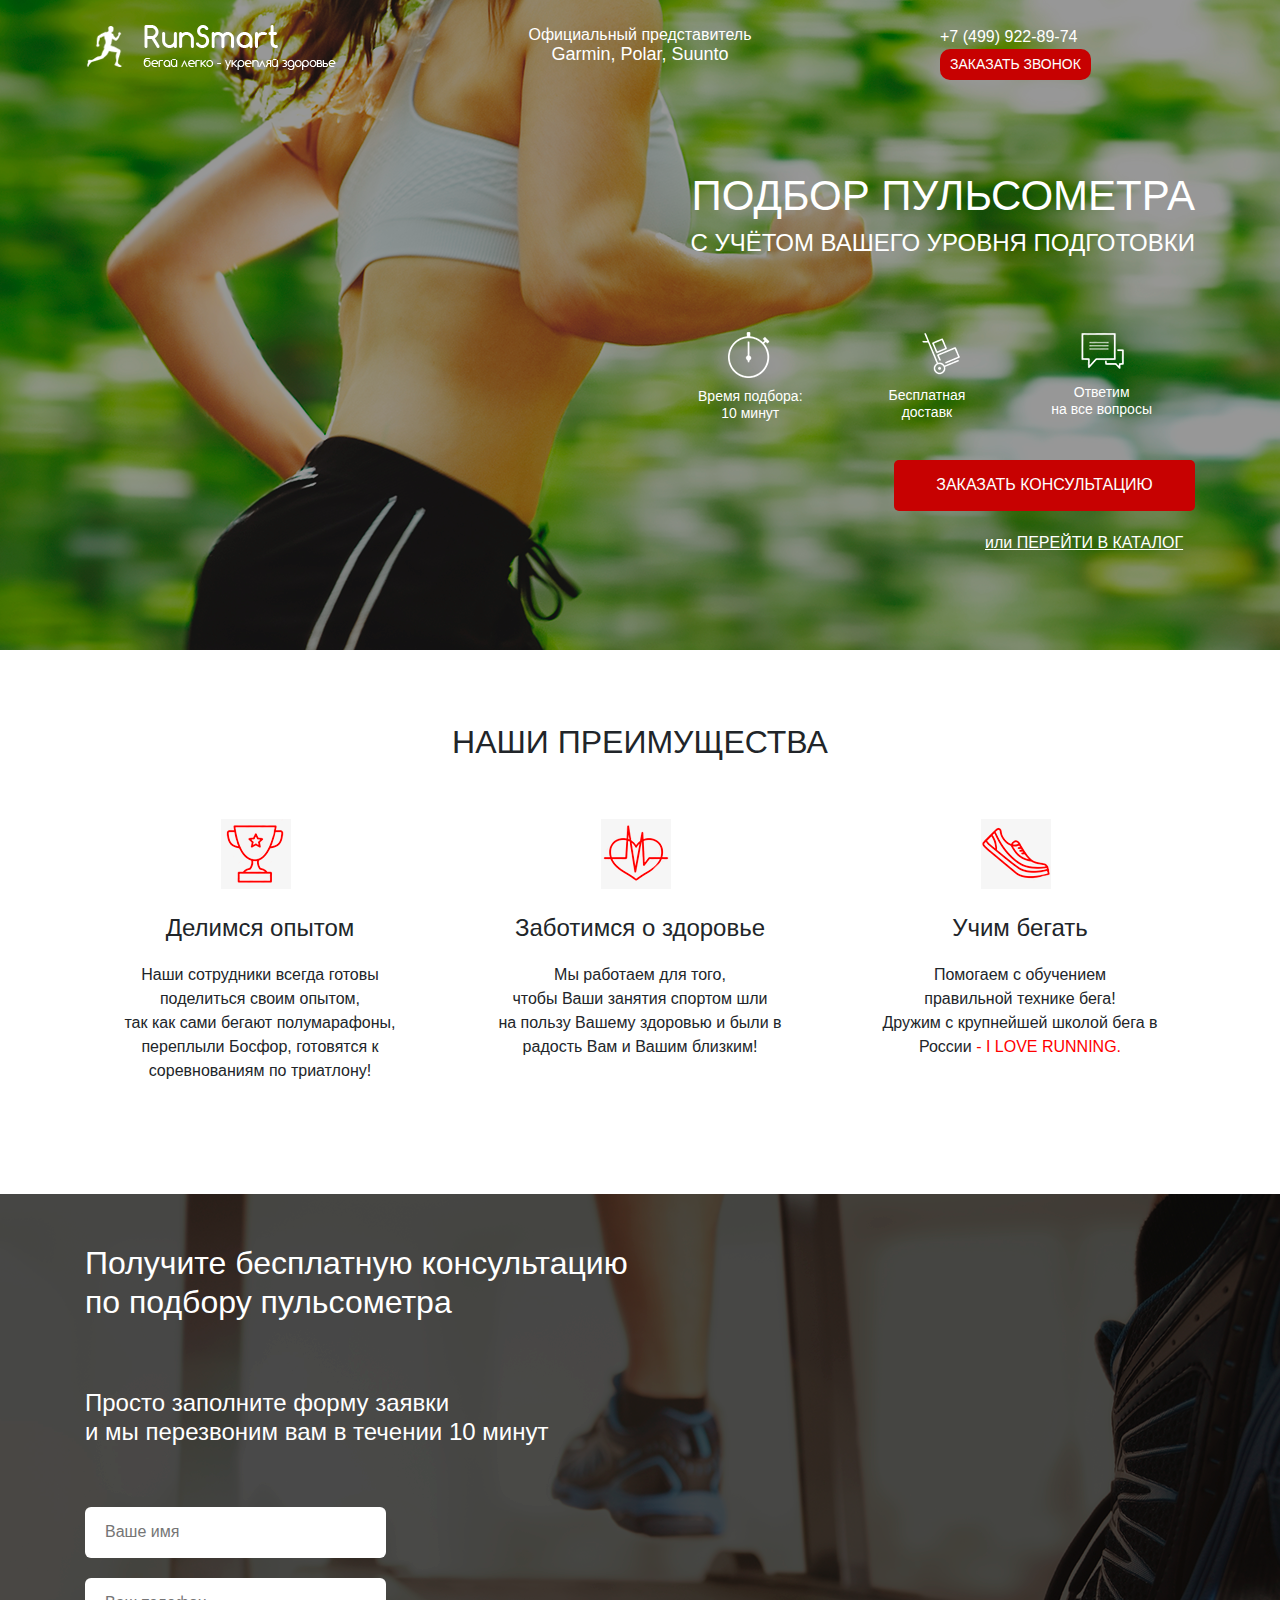
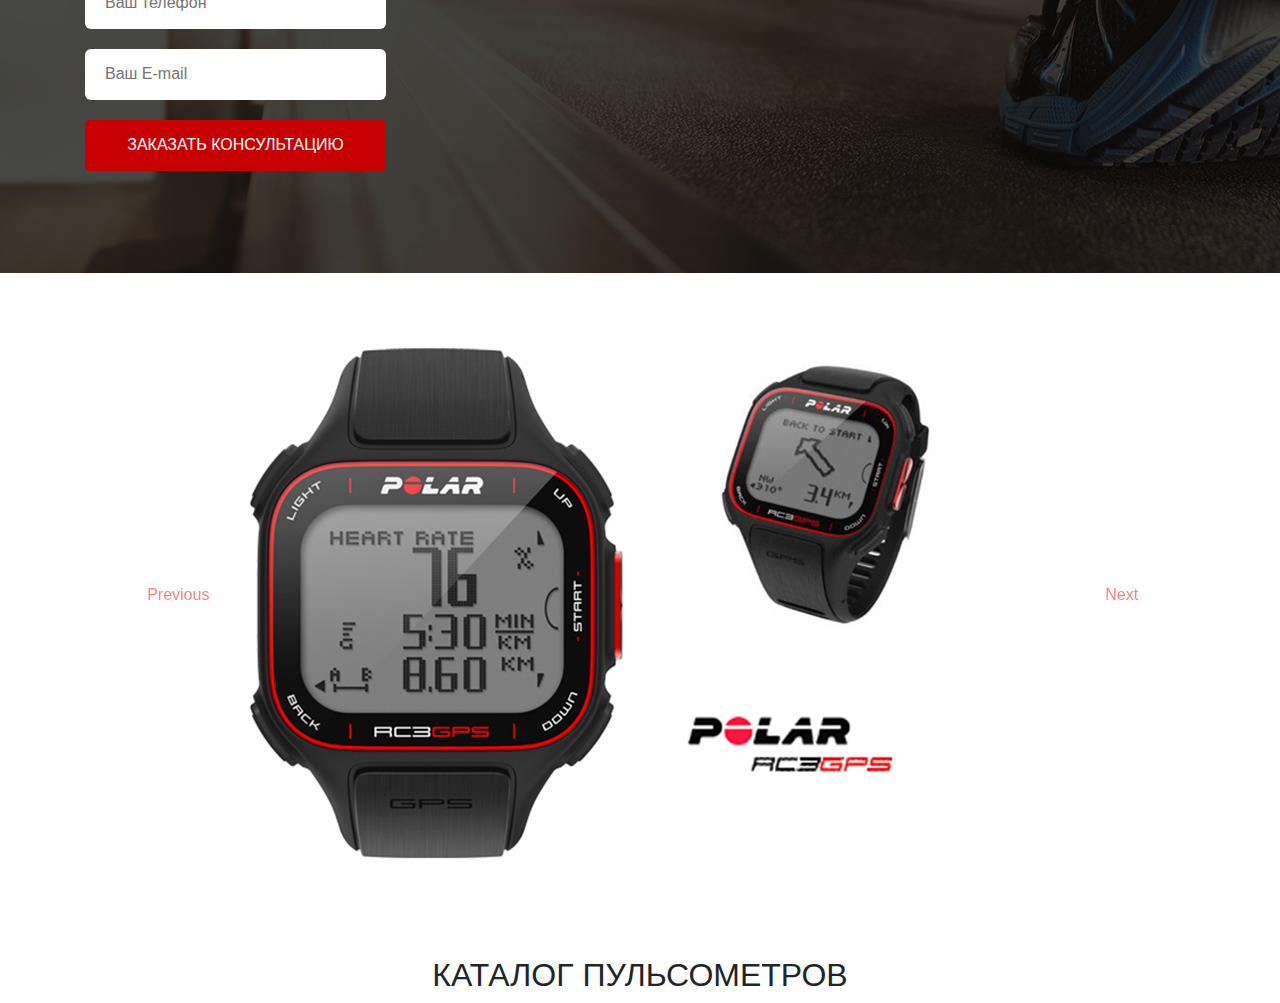
==== index.html @ de6c4b1f "first commit" ====
<!DOCTYPE html>
<html lang="en">
<head>
    <meta charset="UTF-8">
    <meta name="viewport" content="width=device-width, initial-scale=1.0">
	<title>internet shop</title>
	<link rel="stylesheet" href="css/bootstrap.css">
    <link rel="stylesheet" href="css/bootstrap-reboot.min.css">
    <link rel="stylesheet" href="css/bootstrap-grid.min.css">
    <link rel="stylesheet" href="style.css">
</head>
<body>
    <header>
		<nav>
            <div class="container">
                <div class="row">
                    <div class="col-md-4">
                        <img src="img/running-man-2-64.png" alt="" class="menu_logo">
                    </div> 
                    <div class="col-md-4">
                        <h6 class="menu_txt">Официальный представитель</h6>
                        <h3 class="menu_title">Garmin, Polar, Suunto</h3>
                    </div>
                    <div class="col-md-3 offset-1">
                        <a href="tel:+7 (499) 922-89-74" class="menu_tel">+7 (499) 922-89-74</a>
                        <div class="menu_btn">заказать звонок</div> 
                    </div>
                    <div class="col-lg-6 offset-6 col-md-6">
                        <div class="menu_block">
                            <h2 class="menu_block_title">Подбор пульсометра</h2>
                            <h3 class="menu_block_txt">с учётом Вашего уровня подготовки</h3>
                            <div class="menu_block_hour pt-4">
                                <div class="menu_block_sms">
                                    <img src="img/019_timer_time_stopwatch_2-64.png" alt="" class="menu_block_sms_img">
                                    <h5 class="menu_block_sms_txt">Время подбора: <br>10 минут</h5>
                                </div>
                                <div class="menu_block_sms">
                                    <img src="img/app-08-hand-cart-64.png" alt="" class="menu_block_sms_img">
                                    <h5 class="menu_block_sms_txt">Бесплатная <br> доставк</h5>
                                </div>
                                <div class="menu_block_sms">
                                    <img src="img/messages-64.png" alt="" class="menu_block_sms_img">
                                    <h5 class="menu_block_sms_txt">Ответим <br>на все вопросы</h5>
                                </div>
                            </div>
                            <div class="menu_btn2">заказать кОНСУЛЬТАЦИЮ</div>
                        </div>
					</div>
					<a href="#" class="menu_block_link">или ПЕРЕЙТИ В КАТАЛОГ</a>
                </div>
            </div>
        </nav>
	</header>
	<main>
		<h2 class="main_title">НАШИ ПРЕИМУЩЕСТВА</h2>
		<div class="container">
			<div class="row">
				<div class="col-md-4">
					<img src="img/cup.png" alt="" class="main_img">
					<h4 class="main_h4">Делимся опытом</h4>
					<p class="main_text">Наши сотрудники всегда готовы <br> поделиться своим опытом, <br> 
						так как сами бегают полумарафоны, <br> переплыли Босфор, готовятся к <br> соревнованиям по триатлону!</p>
				</div>
				<div class="col-md-4">
					<img src="img/heart.png" alt="" class="main_img">
					<h4 class="main_h4">Заботимся о здоровье</h4>
					<p class="main_text">Мы работаем для того, <br>
						чтобы Ваши занятия спортом шли <br> на пользу Вашему здоровью и были в <br> радость Вам и Вашим близким!
						</p>
				</div>
				<div class="col-md-4">
					<img src="img/shoe.png" alt="" class="main_img">
					<h4 class="main_h4" >Учим бегать</h4>
					<p class="main_text">Помогаем с обучением <br>
						правильной технике бега! <br> 
						Дружим с крупнейшей школой бега в <br> России <span>- I LOVE RUNNING.</span>
						</p>
				</div>
			</div>
		</div>
	</main>
	<section>
		<div class="container">
			<h2 class="section_title">Получите бесплатную консультацию <br>
				по подбору пульсометра </h2>
			<h4 class="section_h4">Просто заполните форму заявки <br>
				и мы перезвоним вам в течении 10 минут</h4>
			<form >
				<input type="text" placeholder="Ваше имя" class="section_form">
				<input type="tel" placeholder="Ваш телефон" class="section_form">
				<input type="email" placeholder="Ваш E-mail" class="section_form">
			</form>
			<div class="section_block">заказать кОНСУЛЬТАЦИЮ</div>
		</div>
	</section>
	<div class="container">
		<div id="carouselExampleControls" class="carousel slide" data-bs-ride="carousel">
			<div class="carousel-inner">
			  <div class="carousel-item active">
				<img src="img/clock.png" class="d-block w-80 h-50 mt-3 carusel_img"  alt="...">
			  </div>
			  <div class="carousel-item">
				<img src="img/clock.png" class="d-block w-80 h-50 carusel_img "  alt="...">
			  </div>
			  <div class="carousel-item">
				<img src="img/clock.png" class="d-block w-80 h-50 carusel_img"  alt="...">
			  </div>
			</div>
			<a class="carousel-control-prev" href="#carouselExampleControls" role="button" data-bs-slide="prev">
			  <span class="carousel-control-prev-icon" aria-hidden="true"></span>
			  <span class="visually-hidden">Previous</span>
			</a>
			<a class="carousel-control-next" href="#carouselExampleControls" role="button" data-bs-slide="next">
			  <span class="carousel-control-next-icon" aria-hidden="true"></span>
			  <span class="visually-hidden">Next</span>
			</a>
		</div>
	</div>
<div class="container">
	<h2 class="section_title2">Каталог пульсометров</h2>
</div>
</body>
</html>
---- style.css ----
header {
  background: url(img/bg1.png);
  width: 100%;
  height: 650px; }
  header nav {
    padding-top: 25px; }
    header nav .menu_txt {
      text-align: center;
      color: #ffffff;
      margin: 0; }
    header nav .menu_title {
      margin: 0;
      text-align: center;
      color: #ffffff;
      font-size: 18px; }
    header nav .menu_tel {
      text-decoration: none;
      color: #ffffff; }
    header nav .menu_btn {
      width: 151px;
      height: 31px;
      background: #C70101;
      border-radius: 10px;
      color: #ffffff;
      text-align: center;
      text-transform: uppercase;
      font-size: 14px;
      padding-top: 5px; }
    header nav .menu_block {
      padding-top: 91px; }
      header nav .menu_block_title {
        text-transform: uppercase;
        color: #ffffff;
        font-size: 42px;
        text-align: right;
        font-weight: 500; }
      header nav .menu_block_txt {
        text-transform: uppercase;
        color: #ffffff;
        text-align: right;
        font-size: 24px;
        font-weight: 500; }
      header nav .menu_block_hour {
        display: -webkit-box;
        display: -ms-flexbox;
        display: flex;
        -ms-flex-pack: distribute;
            justify-content: space-around;
        margin-top: 50px; }
      header nav .menu_block_sms_img {
        padding-left: 30px; }
      header nav .menu_block_sms_txt {
        padding-top: 10px;
        text-align: center;
        color: #ffffff;
        font-size: 14px; }
      header nav .menu_block .menu_btn2 {
        width: 301px;
        height: 51px;
        background: #C70101;
        border-radius: 5px;
        float: right;
        color: #ffffff;
        text-align: center;
        font-size: 16px;
        text-transform: uppercase;
        padding-top: 13px;
        margin-top: 30px; }
      header nav .menu_block_link {
        color: #ffffff;
        text-align: right;
        font-size: 16px;
        text-decoration: underline;
        margin-left: 915px;
        margin-top: 20px; }

.main_title {
  text-align: center;
  margin-top: 73px; }

.main_img {
  width: 70px;
  height: 70px;
  margin-left: 136px;
  margin-top: 50px; }

.main_h4 {
  text-align: center;
  margin-top: 25px; }

.main_text {
  text-align: center;
  margin-top: 20px; }

span {
  color: red; }

section {
  background: url(img/bg2.png);
  width: 100%;
  height: 679px;
  margin-top: 95px; }
  section .section_title {
    color: #ffffff;
    padding-top: 50px; }
  section .section_h4 {
    color: #ffffff;
    padding-top: 60px;
    margin-bottom: 60px; }
  section .section_form {
    width: 301px;
    height: 51px;
    background: #ffffff;
    border: none;
    padding-left: 20px;
    border-radius: 6px;
    margin-top: 20px;
    display: block; }
  section .section_block {
    width: 301px;
    height: 51px;
    background: #C70101;
    border-radius: 5px;
    color: #ffffff;
    text-align: center;
    font-size: 16px;
    text-transform: uppercase;
    padding-top: 13px;
    margin-top: 20px; }

.carusel_img {
  margin-left: 150px;
  padding-top: 50px;
  padding-bottom: 50px; }

.section_title2 {
  text-align: center;
  text-transform: uppercase;
  margin-top: 40px; }
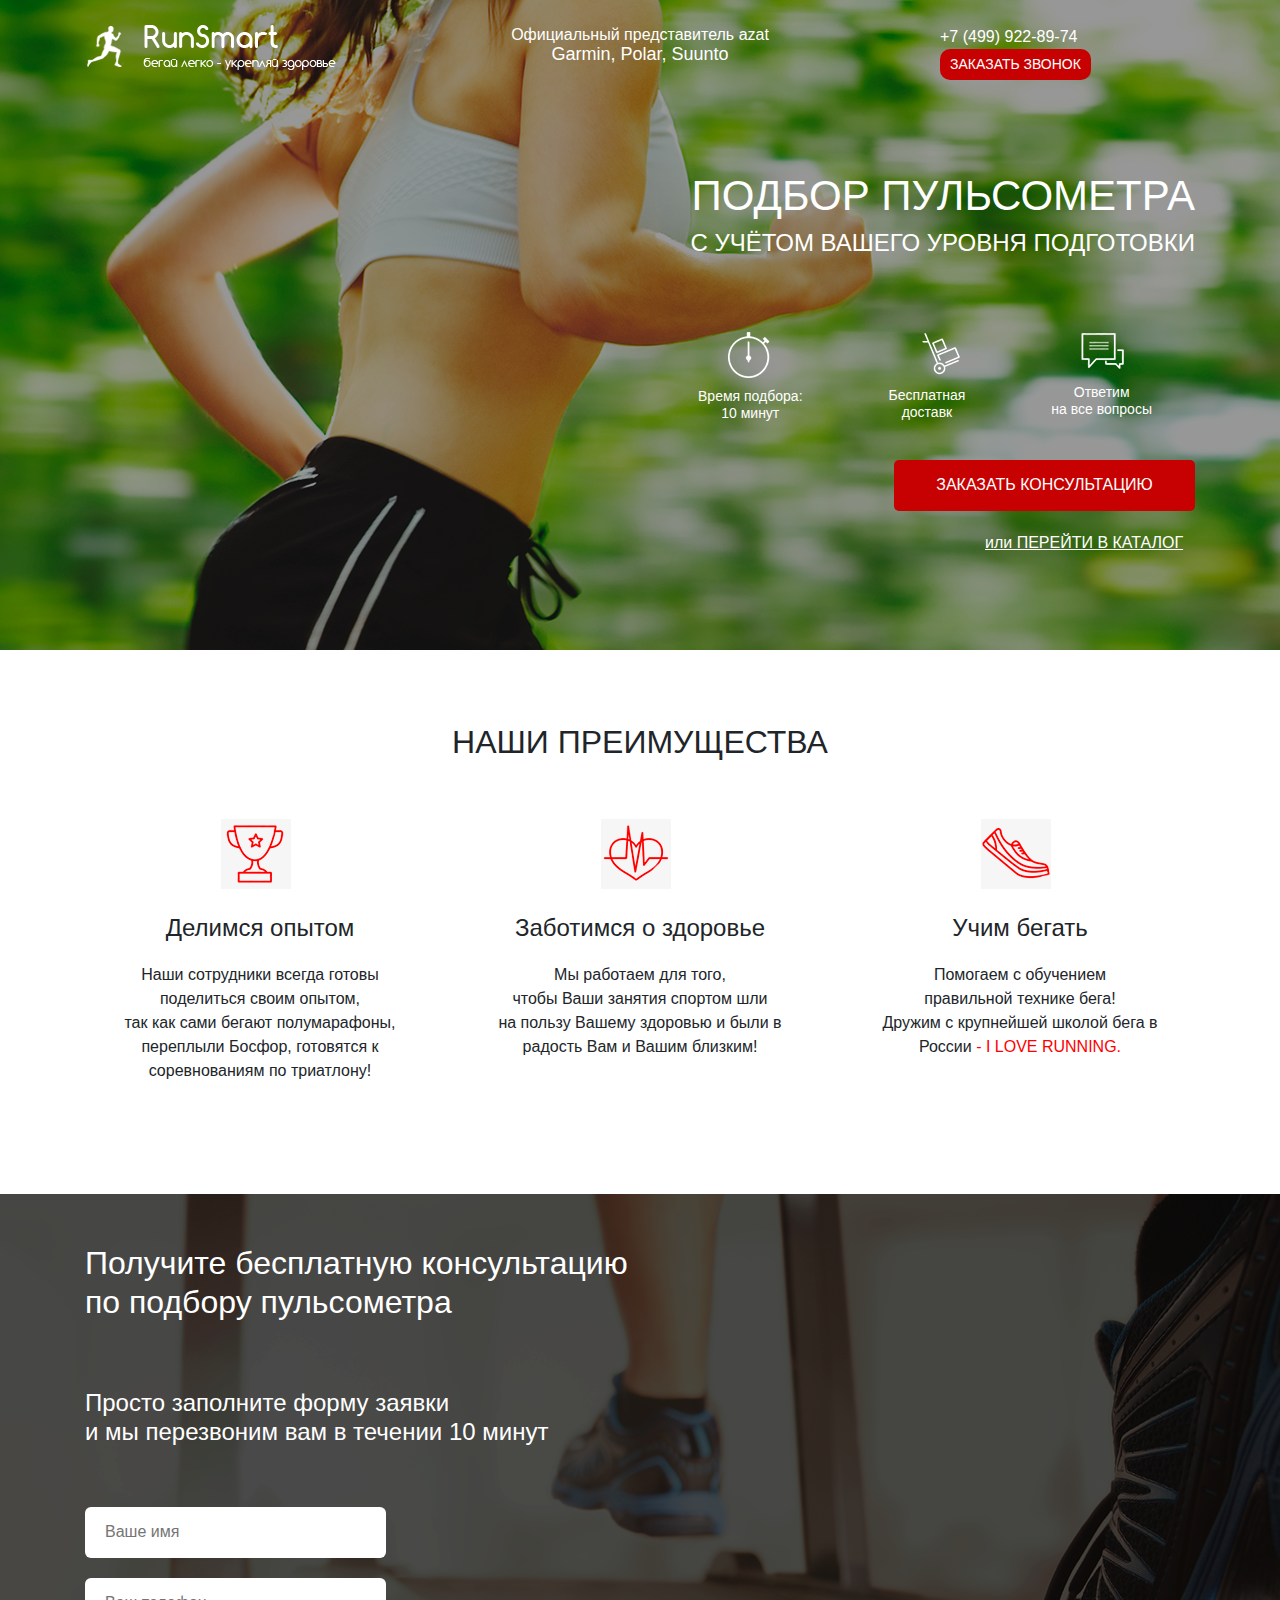
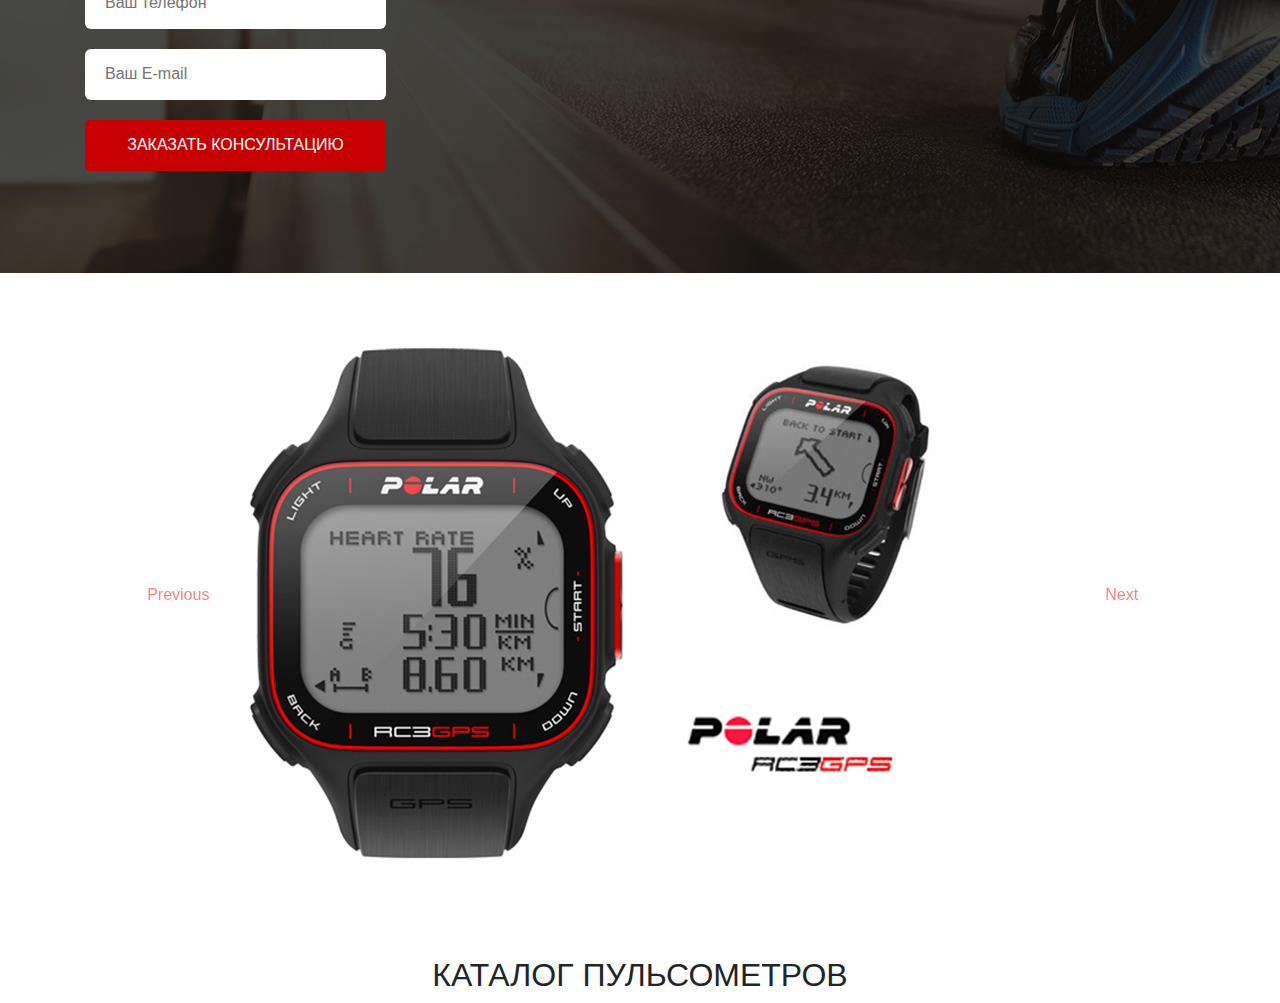
==== commit 4548e48b: "index.html" ====
--- a/index.html
+++ b/index.html
@@ -18,7 +18,7 @@
                         <img src="img/running-man-2-64.png" alt="" class="menu_logo">
                     </div> 
                     <div class="col-md-4">
-                        <h6 class="menu_txt">Официальный представитель</h6>
+                        <h6 class="menu_txt">Официальный представитель azat</h6>
                         <h3 class="menu_title">Garmin, Polar, Suunto</h3>
                     </div>
                     <div class="col-md-3 offset-1">
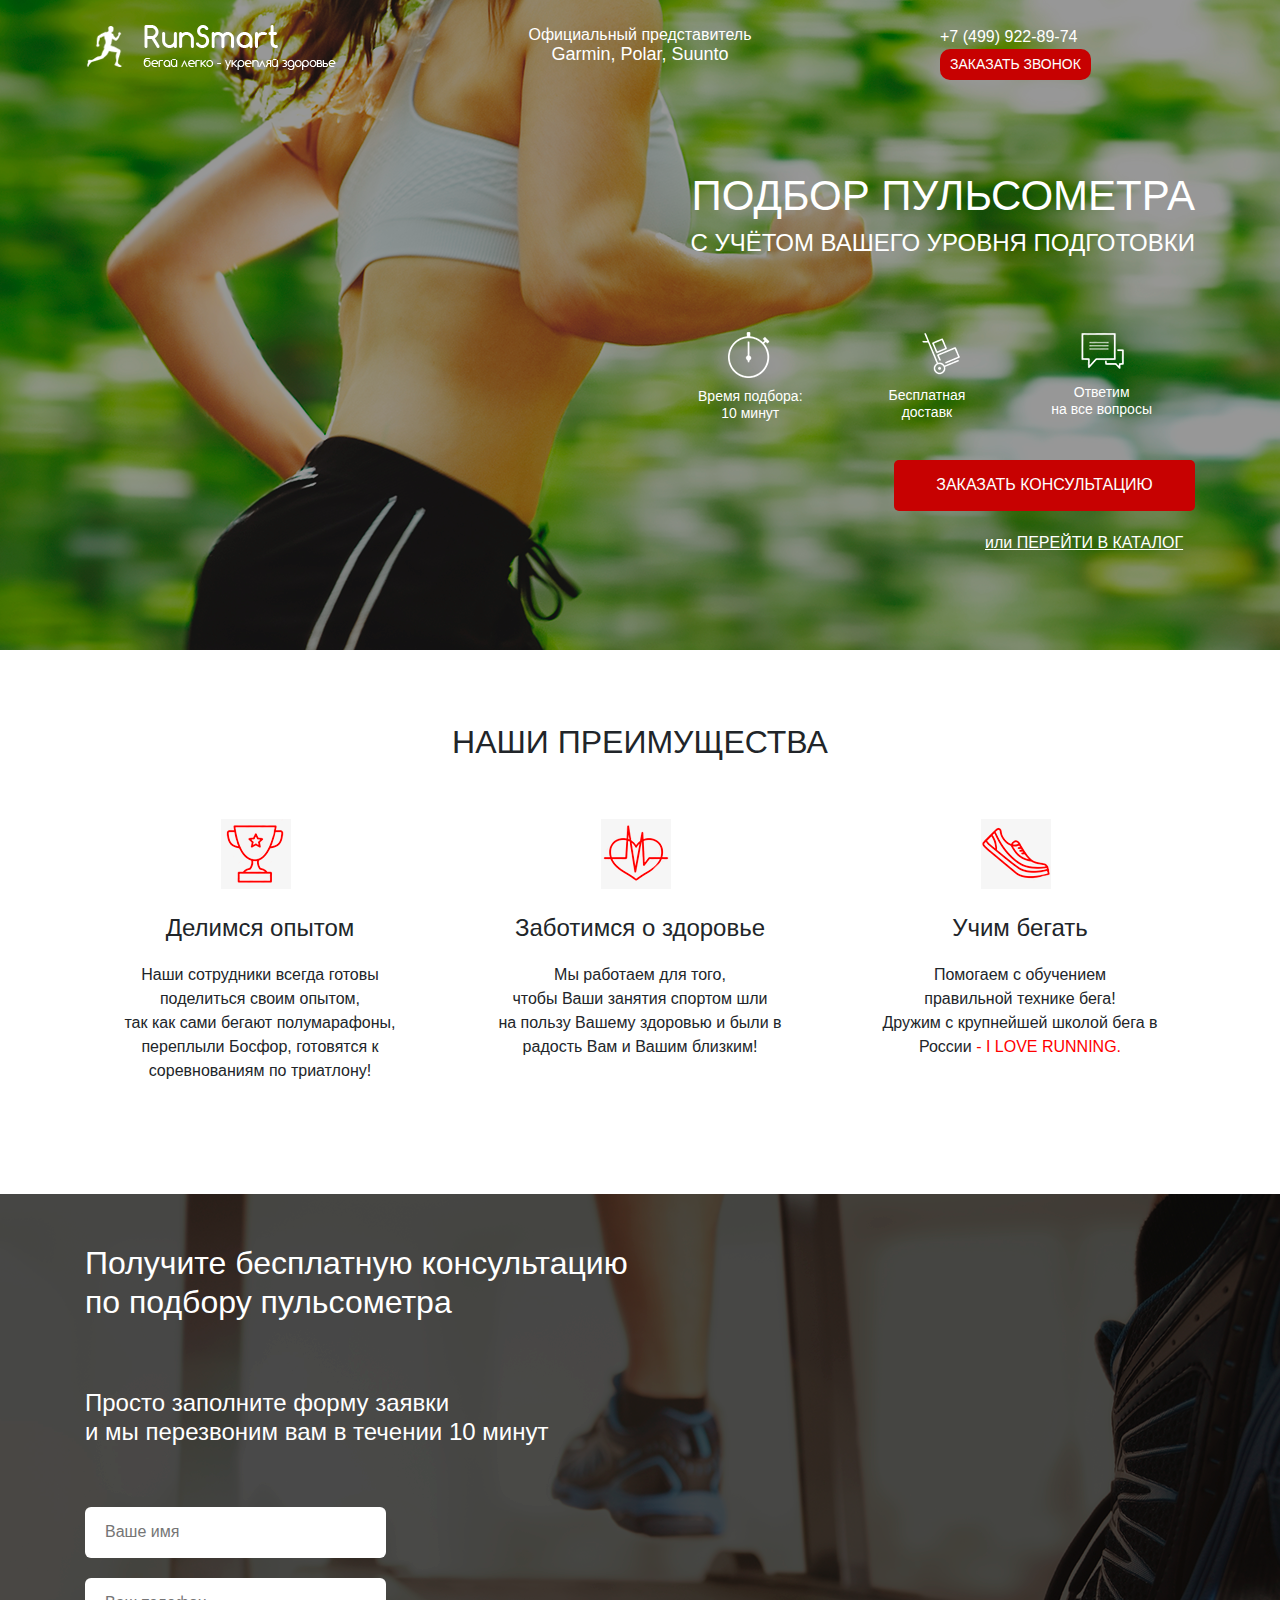
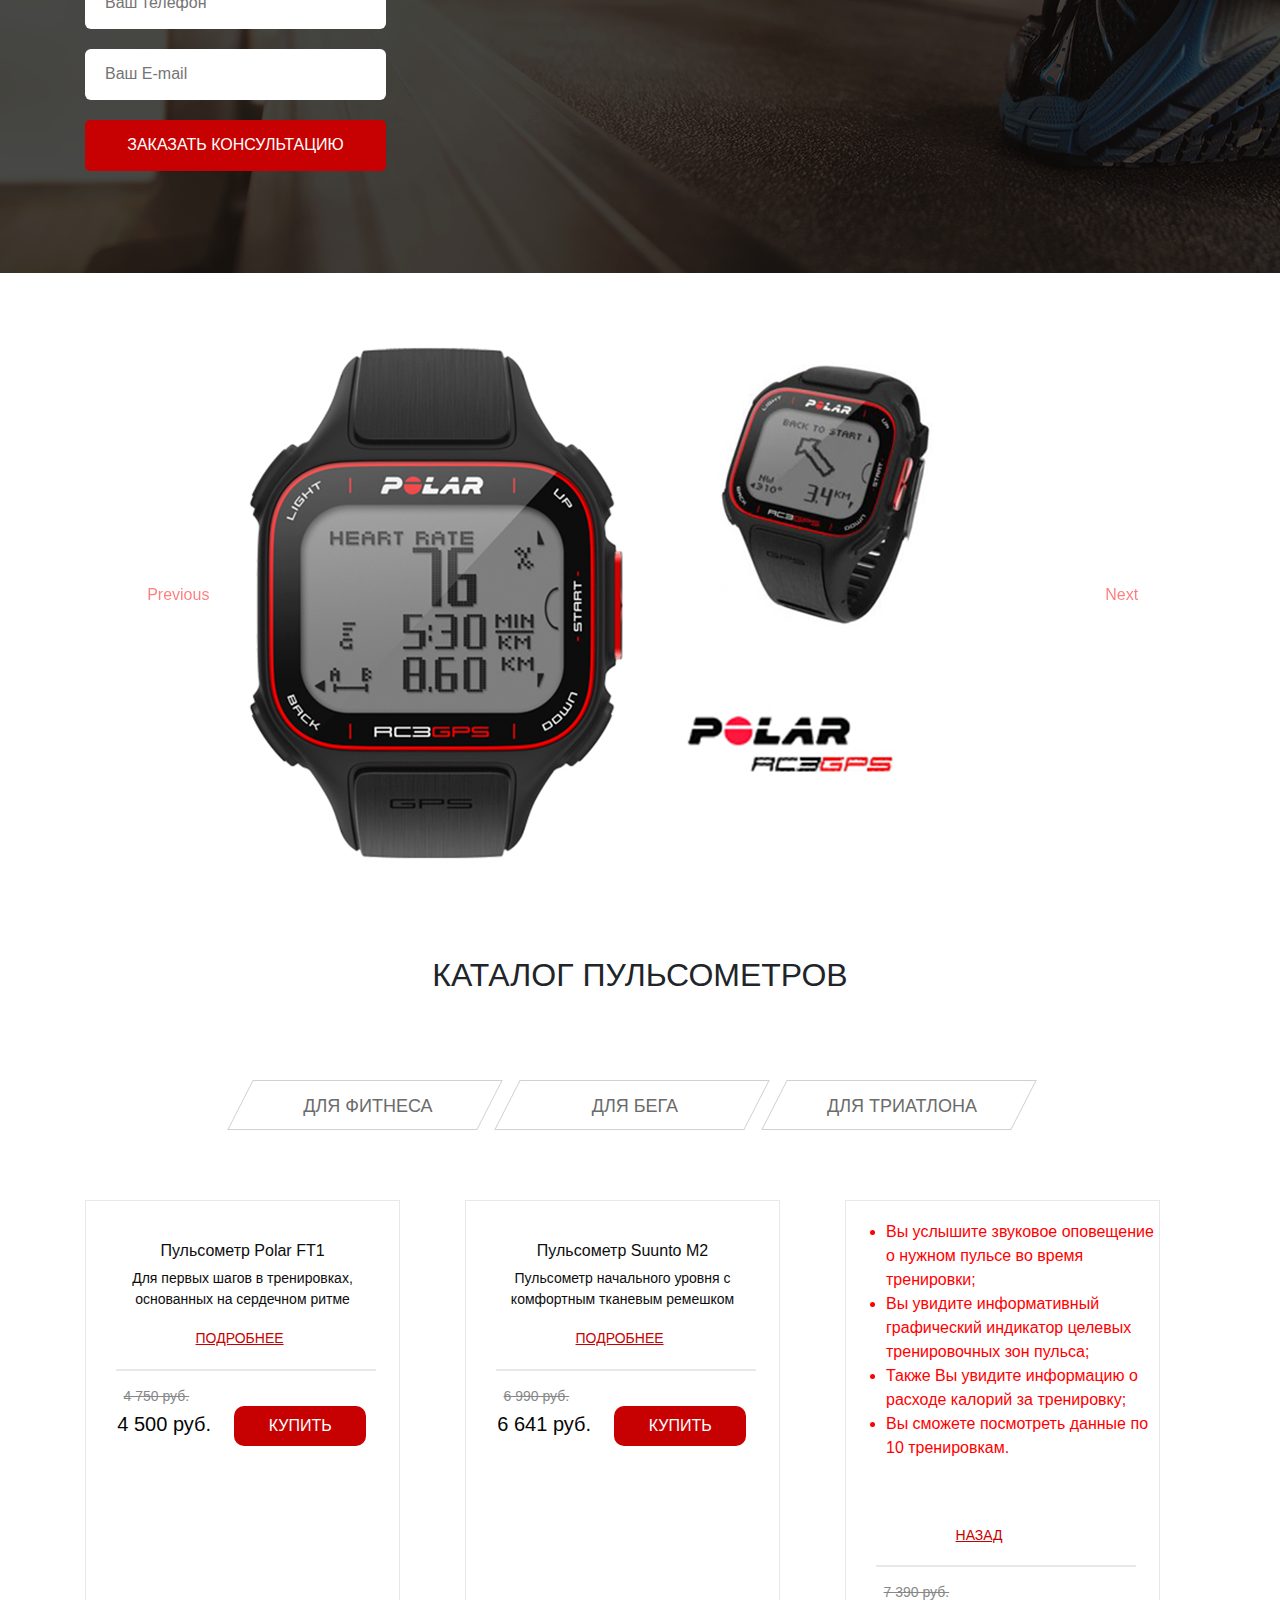
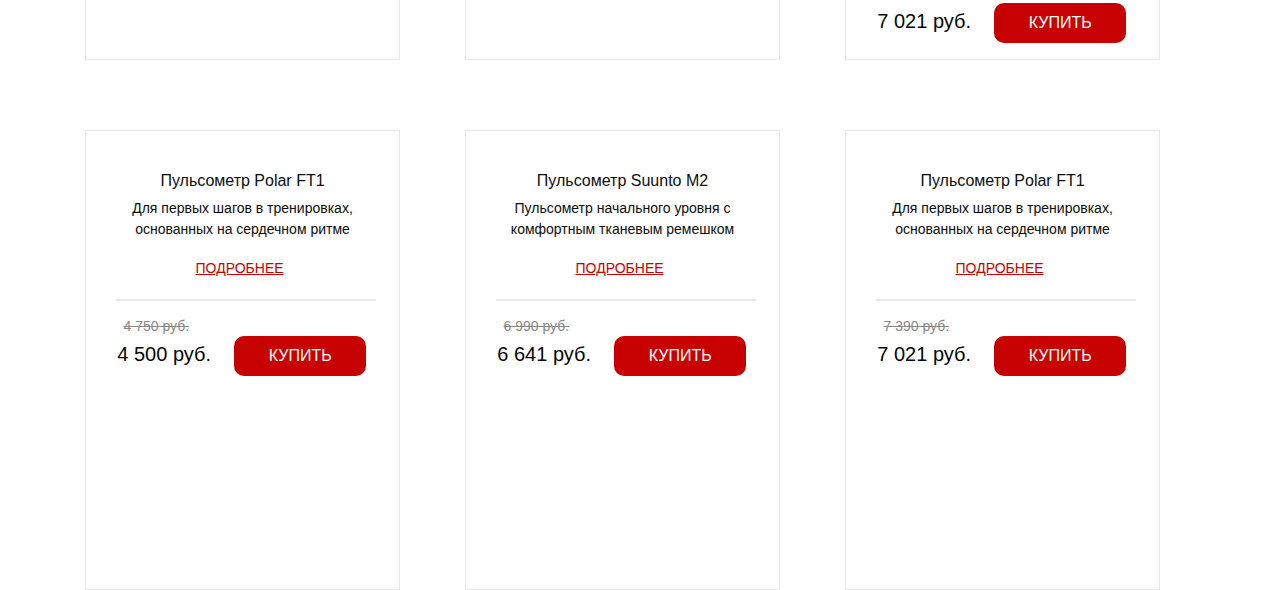
==== commit 08675c3f: "Add files via upload" ====
--- a/index.html
+++ b/index.html
@@ -1,123 +1,211 @@
-<!DOCTYPE html>
-<html lang="en">
-<head>
-    <meta charset="UTF-8">
-    <meta name="viewport" content="width=device-width, initial-scale=1.0">
-	<title>internet shop</title>
-	<link rel="stylesheet" href="css/bootstrap.css">
-    <link rel="stylesheet" href="css/bootstrap-reboot.min.css">
-    <link rel="stylesheet" href="css/bootstrap-grid.min.css">
-    <link rel="stylesheet" href="style.css">
-</head>
-<body>
-    <header>
-		<nav>
-            <div class="container">
-                <div class="row">
-                    <div class="col-md-4">
-                        <img src="img/running-man-2-64.png" alt="" class="menu_logo">
-                    </div> 
-                    <div class="col-md-4">
-                        <h6 class="menu_txt">Официальный представитель azat</h6>
-                        <h3 class="menu_title">Garmin, Polar, Suunto</h3>
-                    </div>
-                    <div class="col-md-3 offset-1">
-                        <a href="tel:+7 (499) 922-89-74" class="menu_tel">+7 (499) 922-89-74</a>
-                        <div class="menu_btn">заказать звонок</div> 
-                    </div>
-                    <div class="col-lg-6 offset-6 col-md-6">
-                        <div class="menu_block">
-                            <h2 class="menu_block_title">Подбор пульсометра</h2>
-                            <h3 class="menu_block_txt">с учётом Вашего уровня подготовки</h3>
-                            <div class="menu_block_hour pt-4">
-                                <div class="menu_block_sms">
-                                    <img src="img/019_timer_time_stopwatch_2-64.png" alt="" class="menu_block_sms_img">
-                                    <h5 class="menu_block_sms_txt">Время подбора: <br>10 минут</h5>
-                                </div>
-                                <div class="menu_block_sms">
-                                    <img src="img/app-08-hand-cart-64.png" alt="" class="menu_block_sms_img">
-                                    <h5 class="menu_block_sms_txt">Бесплатная <br> доставк</h5>
-                                </div>
-                                <div class="menu_block_sms">
-                                    <img src="img/messages-64.png" alt="" class="menu_block_sms_img">
-                                    <h5 class="menu_block_sms_txt">Ответим <br>на все вопросы</h5>
-                                </div>
-                            </div>
-                            <div class="menu_btn2">заказать кОНСУЛЬТАЦИЮ</div>
-                        </div>
-					</div>
-					<a href="#" class="menu_block_link">или ПЕРЕЙТИ В КАТАЛОГ</a>
-                </div>
-            </div>
-        </nav>
-	</header>
-	<main>
-		<h2 class="main_title">НАШИ ПРЕИМУЩЕСТВА</h2>
-		<div class="container">
-			<div class="row">
-				<div class="col-md-4">
-					<img src="img/cup.png" alt="" class="main_img">
-					<h4 class="main_h4">Делимся опытом</h4>
-					<p class="main_text">Наши сотрудники всегда готовы <br> поделиться своим опытом, <br> 
-						так как сами бегают полумарафоны, <br> переплыли Босфор, готовятся к <br> соревнованиям по триатлону!</p>
-				</div>
-				<div class="col-md-4">
-					<img src="img/heart.png" alt="" class="main_img">
-					<h4 class="main_h4">Заботимся о здоровье</h4>
-					<p class="main_text">Мы работаем для того, <br>
-						чтобы Ваши занятия спортом шли <br> на пользу Вашему здоровью и были в <br> радость Вам и Вашим близким!
-						</p>
-				</div>
-				<div class="col-md-4">
-					<img src="img/shoe.png" alt="" class="main_img">
-					<h4 class="main_h4" >Учим бегать</h4>
-					<p class="main_text">Помогаем с обучением <br>
-						правильной технике бега! <br> 
-						Дружим с крупнейшей школой бега в <br> России <span>- I LOVE RUNNING.</span>
-						</p>
-				</div>
-			</div>
-		</div>
-	</main>
-	<section>
-		<div class="container">
-			<h2 class="section_title">Получите бесплатную консультацию <br>
-				по подбору пульсометра </h2>
-			<h4 class="section_h4">Просто заполните форму заявки <br>
-				и мы перезвоним вам в течении 10 минут</h4>
-			<form >
-				<input type="text" placeholder="Ваше имя" class="section_form">
-				<input type="tel" placeholder="Ваш телефон" class="section_form">
-				<input type="email" placeholder="Ваш E-mail" class="section_form">
-			</form>
-			<div class="section_block">заказать кОНСУЛЬТАЦИЮ</div>
-		</div>
-	</section>
-	<div class="container">
-		<div id="carouselExampleControls" class="carousel slide" data-bs-ride="carousel">
-			<div class="carousel-inner">
-			  <div class="carousel-item active">
-				<img src="img/clock.png" class="d-block w-80 h-50 mt-3 carusel_img"  alt="...">
-			  </div>
-			  <div class="carousel-item">
-				<img src="img/clock.png" class="d-block w-80 h-50 carusel_img "  alt="...">
-			  </div>
-			  <div class="carousel-item">
-				<img src="img/clock.png" class="d-block w-80 h-50 carusel_img"  alt="...">
-			  </div>
-			</div>
-			<a class="carousel-control-prev" href="#carouselExampleControls" role="button" data-bs-slide="prev">
-			  <span class="carousel-control-prev-icon" aria-hidden="true"></span>
-			  <span class="visually-hidden">Previous</span>
-			</a>
-			<a class="carousel-control-next" href="#carouselExampleControls" role="button" data-bs-slide="next">
-			  <span class="carousel-control-next-icon" aria-hidden="true"></span>
-			  <span class="visually-hidden">Next</span>
-			</a>
-		</div>
-	</div>
-<div class="container">
-	<h2 class="section_title2">Каталог пульсометров</h2>
-</div>
-</body>
+<!DOCTYPE html>
+<html lang="en">
+<head>
+    <meta charset="UTF-8">
+    <meta name="viewport" content="width=device-width, initial-scale=1.0">
+	<title>internet shop</title>
+	<link rel="stylesheet" href="css/bootstrap.css">
+    <link rel="stylesheet" href="css/bootstrap-reboot.min.css">
+    <link rel="stylesheet" href="css/bootstrap-grid.min.css">
+    <link rel="stylesheet" href="style.css">
+</head>
+<body>
+    <header>
+		<nav>
+            <div class="container">
+                <div class="row">
+                    <div class="col-md-4">
+                        <img src="img/running-man-2-64.png" alt="" class="menu_logo">
+                    </div> 
+                    <div class="col-md-4">
+                        <h6 class="menu_txt">Официальный представитель</h6>
+                        <h3 class="menu_title">Garmin, Polar, Suunto</h3>
+                    </div>
+                    <div class="col-md-3 offset-1">
+                        <a href="tel:+7 (499) 922-89-74" class="menu_tel">+7 (499) 922-89-74</a>
+                        <div class="menu_btn">заказать звонок</div> 
+                    </div>
+                    <div class="col-lg-6 offset-6 col-md-6">
+                        <div class="menu_block">
+                            <h2 class="menu_block_title">Подбор пульсометра</h2>
+                            <h3 class="menu_block_txt">с учётом Вашего уровня подготовки</h3>
+                            <div class="menu_block_hour pt-4">
+                                <div class="menu_block_sms">
+                                    <img src="img/019_timer_time_stopwatch_2-64.png" alt="" class="menu_block_sms_img">
+                                    <h5 class="menu_block_sms_txt">Время подбора: <br>10 минут</h5>
+                                </div>
+                                <div class="menu_block_sms">
+                                    <img src="img/app-08-hand-cart-64.png" alt="" class="menu_block_sms_img">
+                                    <h5 class="menu_block_sms_txt">Бесплатная <br> доставк</h5>
+                                </div>
+                                <div class="menu_block_sms">
+                                    <img src="img/messages-64.png" alt="" class="menu_block_sms_img">
+                                    <h5 class="menu_block_sms_txt">Ответим <br>на все вопросы</h5>
+                                </div>
+                            </div>
+                            <div class="menu_btn2">заказать кОНСУЛЬТАЦИЮ</div>
+                        </div>
+					</div>
+					<a href="#" class="menu_block_link">или ПЕРЕЙТИ В КАТАЛОГ</a>
+                </div>
+            </div>
+        </nav>
+	</header>
+	<main>
+		<h2 class="main_title">НАШИ ПРЕИМУЩЕСТВА</h2>
+		<div class="container">
+			<div class="row">
+				<div class="col-md-4">
+					<img src="img/cup.png" alt="" class="main_img">
+					<h4 class="main_h4">Делимся опытом</h4>
+					<p class="main_text">Наши сотрудники всегда готовы <br> поделиться своим опытом, <br> 
+						так как сами бегают полумарафоны, <br> переплыли Босфор, готовятся к <br> соревнованиям по триатлону!</p>
+				</div>
+				<div class="col-md-4">
+					<img src="img/heart.png" alt="" class="main_img">
+					<h4 class="main_h4">Заботимся о здоровье</h4>
+					<p class="main_text">Мы работаем для того, <br>
+						чтобы Ваши занятия спортом шли <br> на пользу Вашему здоровью и были в <br> радость Вам и Вашим близким!
+						</p>
+				</div>
+				<div class="col-md-4">
+					<img src="img/shoe.png" alt="" class="main_img">
+					<h4 class="main_h4" >Учим бегать</h4>
+					<p class="main_text">Помогаем с обучением <br>
+						правильной технике бега! <br> 
+						Дружим с крупнейшей школой бега в <br> России <span>- I LOVE RUNNING.</span>
+						</p>
+				</div>
+			</div>
+		</div>
+	</main>
+	<section>
+		<div class="container">
+			<div class="row">
+				<div class="col-md-7">
+					<h2 class="section_title">Получите бесплатную консультацию <br>
+						по подбору пульсометра </h2>
+					<h4 class="section_h4">Просто заполните форму заявки <br>
+						и мы перезвоним вам в течении 10 минут</h4>
+					<form >
+						<input type="text" placeholder="Ваше имя" class="section_form">
+						<input type="tel" placeholder="Ваш телефон" class="section_form">
+						<input type="email" placeholder="Ваш E-mail" class="section_form">
+					</form>
+					<div class="section_block">заказать кОНСУЛЬТАЦИЮ</div>
+				</div>
+			</div>
+		</div>
+	</section>
+	<div class="container">
+		<div id="carouselExampleControls" class="carousel slide" data-bs-ride="carousel">
+			<div class="carousel-inner">
+			  <div class="carousel-item active">
+				<img src="img/clock.png" class="d-block w-80 h-50 mt-3 carusel_img"  alt="...">
+			  </div>
+			  <div class="carousel-item">
+				<img src="img/clock.png" class="d-block w-80 h-50 carusel_img "  alt="...">
+			  </div>
+			  <div class="carousel-item">
+				<img src="img/clock.png" class="d-block w-80 h-50 carusel_img"  alt="...">
+			  </div>
+			</div>
+			<a class="carousel-control-prev" href="#carouselExampleControls" role="button" data-bs-slide="prev">
+			  <span class="carousel-control-prev-icon" aria-hidden="true"></span>
+			  <span class="visually-hidden">Previous</span>
+			</a>
+			<a class="carousel-control-next" href="#carouselExampleControls" role="button" data-bs-slide="next">
+			  <span class="carousel-control-next-icon" aria-hidden="true"></span>
+			  <span class="visually-hidden">Next</span>
+			</a>
+		</div>
+	</div>
+	<main>
+		<div class="container">
+			<h2 class="section_title2">Каталог пульсометров</h2>
+			<div class="main_blocks">
+				<div class="tips">
+					<h3>Для фитнеса</h3>
+				</div>
+				<div class="tips">
+					<h3>для бега</h3>
+				</div>
+				<div class="tips">
+					<h3>для триатлона</h3>
+				</div>
+			</div>
+			<div class="row">
+				<div class="col-md-4">
+					<div class="card_clocks">
+						<img src="img/clocks.png" alt="" class="card_clocks_img">
+						<h4>Пульсометр Polar FT1</h4>
+						<p>Для первых шагов в тренировках, <br> основанных на сердечном ритме</p>
+						<a href="#">ПОДРОБНЕЕ</a>
+						<h6>4 750 руб.</h6>
+						<h3>4 500 руб.</h3>
+						<button>КУПИТЬ</button>
+					</div>
+				</div>
+				<div class="col-md-4">
+					<div class="card_clocks">
+						<img src="img/clocks.png" alt="" class="card_clocks_img">
+						<h4>Пульсометр Suunto M2</h4>
+						<p>Пульсометр начального уровня с <br> комфортным тканевым ремешком</p>
+						<a href="#">ПОДРОБНЕЕ</a>
+						<h6>6 990 руб.</h6>
+						<h3>6 641 руб.</h3>
+						<button>КУПИТЬ</button>
+					</div>
+				</div>
+				<div class="col-md-4">
+					<div class="card_clocks">
+						<ul>
+							<li>Вы услышите звуковое оповещение <br> о нужном пульсе во время <br> тренировки;</li>
+							<li>Вы увидите информативный <br> графический индикатор целевых <br> тренировочных зон пульса;</li>
+							<li>Также Вы увидите информацию о <br> расходе калорий за тренировку;</li>
+							<li>Вы сможете посмотреть данные по <br> 10 тренировкам.</li>
+						</ul>
+						<a href="#">НАЗАД</a>
+						<h6>7 390 руб.</h6>
+						<h3>7 021 руб.</h3>
+						<button>КУПИТЬ</button>
+					</div>
+				</div>
+				<div class="col-md-4">
+					<div class="card_clocks">
+						<img src="img/clocks.png" alt="" class="card_clocks_img">
+						<h4>Пульсометр Polar FT1</h4>
+						<p>Для первых шагов в тренировках, <br> основанных на сердечном ритме</p>
+						<a href="#">ПОДРОБНЕЕ</a>
+						<h6>4 750 руб.</h6>
+						<h3>4 500 руб.</h3>
+						<button>КУПИТЬ</button>
+					</div>
+				</div>
+				<div class="col-md-4">
+					<div class="card_clocks">
+						<img src="img/clocks.png" alt="" class="card_clocks_img">
+						<h4>Пульсометр Suunto M2</h4>
+						<p>Пульсометр начального уровня с <br> комфортным тканевым ремешком</p>
+						<a href="#">ПОДРОБНЕЕ</a>
+						<h6>6 990 руб.</h6>
+						<h3>6 641 руб.</h3>
+						<button>КУПИТЬ</button>
+					</div>
+				</div>
+				<div class="col-md-4">
+					<div class="card_clocks">
+						<img src="img/clocks.png" alt="" class="card_clocks_img">
+						<h4>Пульсометр Polar FT1</h4>
+						<p>Для первых шагов в тренировках, <br> основанных на сердечном ритме</p>
+						<a href="#">ПОДРОБНЕЕ</a>
+						<h6>7 390 руб.</h6>
+						<h3>7 021 руб.</h3>
+						<button>КУПИТЬ</button>
+					</div>
+				</div>
+			</div>
+		</div>
+	</main>
+</body>
 </html>--- a/style.css
+++ b/style.css
@@ -1,139 +1,229 @@
-header {
-  background: url(img/bg1.png);
-  width: 100%;
-  height: 650px; }
-  header nav {
-    padding-top: 25px; }
-    header nav .menu_txt {
-      text-align: center;
-      color: #ffffff;
-      margin: 0; }
-    header nav .menu_title {
-      margin: 0;
-      text-align: center;
-      color: #ffffff;
-      font-size: 18px; }
-    header nav .menu_tel {
-      text-decoration: none;
-      color: #ffffff; }
-    header nav .menu_btn {
-      width: 151px;
-      height: 31px;
-      background: #C70101;
-      border-radius: 10px;
-      color: #ffffff;
-      text-align: center;
-      text-transform: uppercase;
-      font-size: 14px;
-      padding-top: 5px; }
-    header nav .menu_block {
-      padding-top: 91px; }
-      header nav .menu_block_title {
-        text-transform: uppercase;
-        color: #ffffff;
-        font-size: 42px;
-        text-align: right;
-        font-weight: 500; }
-      header nav .menu_block_txt {
-        text-transform: uppercase;
-        color: #ffffff;
-        text-align: right;
-        font-size: 24px;
-        font-weight: 500; }
-      header nav .menu_block_hour {
-        display: -webkit-box;
-        display: -ms-flexbox;
-        display: flex;
-        -ms-flex-pack: distribute;
-            justify-content: space-around;
-        margin-top: 50px; }
-      header nav .menu_block_sms_img {
-        padding-left: 30px; }
-      header nav .menu_block_sms_txt {
-        padding-top: 10px;
-        text-align: center;
-        color: #ffffff;
-        font-size: 14px; }
-      header nav .menu_block .menu_btn2 {
-        width: 301px;
-        height: 51px;
-        background: #C70101;
-        border-radius: 5px;
-        float: right;
-        color: #ffffff;
-        text-align: center;
-        font-size: 16px;
-        text-transform: uppercase;
-        padding-top: 13px;
-        margin-top: 30px; }
-      header nav .menu_block_link {
-        color: #ffffff;
-        text-align: right;
-        font-size: 16px;
-        text-decoration: underline;
-        margin-left: 915px;
-        margin-top: 20px; }
+header {
+  background: url(img/bg1.png);
+  width: 100%;
+  height: 650px; }
+  header nav {
+    padding-top: 25px; }
+    header nav .menu_txt {
+      text-align: center;
+      color: #ffffff;
+      margin: 0; }
+    header nav .menu_title {
+      margin: 0;
+      text-align: center;
+      color: #ffffff;
+      font-size: 18px; }
+    header nav .menu_tel {
+      text-decoration: none;
+      color: #ffffff; }
+    header nav .menu_btn {
+      width: 151px;
+      height: 31px;
+      background: #C70101;
+      border-radius: 10px;
+      color: #ffffff;
+      text-align: center;
+      text-transform: uppercase;
+      font-size: 14px;
+      padding-top: 5px; }
+    header nav .menu_block {
+      padding-top: 91px; }
+      header nav .menu_block_title {
+        text-transform: uppercase;
+        color: #ffffff;
+        font-size: 42px;
+        text-align: right;
+        font-weight: 500; }
+      header nav .menu_block_txt {
+        text-transform: uppercase;
+        color: #ffffff;
+        text-align: right;
+        font-size: 24px;
+        font-weight: 500; }
+      header nav .menu_block_hour {
+        display: -webkit-box;
+        display: -ms-flexbox;
+        display: flex;
+        -ms-flex-pack: distribute;
+            justify-content: space-around;
+        margin-top: 50px; }
+      header nav .menu_block_sms_img {
+        padding-left: 30px; }
+      header nav .menu_block_sms_txt {
+        padding-top: 10px;
+        text-align: center;
+        color: #ffffff;
+        font-size: 14px; }
+      header nav .menu_block .menu_btn2 {
+        width: 301px;
+        height: 51px;
+        background: #C70101;
+        border-radius: 5px;
+        float: right;
+        color: #ffffff;
+        text-align: center;
+        font-size: 16px;
+        text-transform: uppercase;
+        padding-top: 13px;
+        margin-top: 30px; }
+      header nav .menu_block_link {
+        color: #ffffff;
+        text-align: right;
+        font-size: 16px;
+        text-decoration: underline;
+        margin-left: 915px;
+        margin-top: 20px; }
+
+.main_title {
+  text-align: center;
+  margin-top: 73px; }
+
+.main_img {
+  width: 70px;
+  height: 70px;
+  margin-left: 136px;
+  margin-top: 50px; }
+
+.main_h4 {
+  text-align: center;
+  margin-top: 25px; }
+
+.main_text {
+  text-align: center;
+  margin-top: 20px; }
+
+span {
+  color: red; }
+
+section {
+  background: url(img/bg2.png);
+  width: 100%;
+  height: 679px;
+  margin-top: 95px; }
+  section .section_title {
+    color: #ffffff;
+    padding-top: 50px; }
+  section .section_h4 {
+    color: #ffffff;
+    padding-top: 60px;
+    margin-bottom: 60px; }
+  section .section_form {
+    width: 301px;
+    height: 51px;
+    background: #ffffff;
+    border: none;
+    padding-left: 20px;
+    border-radius: 6px;
+    margin-top: 20px;
+    display: block; }
+  section .section_block {
+    width: 301px;
+    height: 51px;
+    background: #C70101;
+    border-radius: 5px;
+    color: #ffffff;
+    text-align: center;
+    font-size: 16px;
+    text-transform: uppercase;
+    padding-top: 13px;
+    margin-top: 20px; }
+
+.carusel_img {
+  margin-left: 150px;
+  padding-top: 50px;
+  padding-bottom: 50px; }
+
+main .section_title2 {
+  text-align: center;
+  text-transform: uppercase;
+  margin-top: 40px; }
+main .main_blocks {
+  width: 75%;
+  height: 20%;
+  margin: 0 auto;
+  display: -webkit-box;
+  display: -ms-flexbox;
+  display: flex;
+  padding-top: 7%; }
+  main .main_blocks .tips {
+    width: 250px;
+    height: 50px;
+    border: 1px solid #D0D0D0;
+    margin-left: 2%;
+    -webkit-transform: skewX(-27deg);
+            transform: skewX(-27deg); }
+    main .main_blocks .tips:hover {
+      background-color: red; }
+    main .main_blocks .tips h3 {
+      text-align: center;
+      font-size: 18px;
+      color: #6B6B6B;
+      text-transform: uppercase;
+      padding-top: 6%;
+      -webkit-transform: skewX(27deg);
+              transform: skewX(27deg); }
+      main .main_blocks .tips h3:hover {
+        color: #fff; }
+main .card_clocks {
+  width: 315px;
+  height: 460px;
+  border: 1px solid #E8E8E8;
+  margin-top: 20%;
+  position: relative; }
+  main .card_clocks:after {
+    content: " ";
+    position: absolute;
+    width: 260px;
+    height: 2px;
+    background-color: #E8E8E8;
+    margin-top: -14%;
+    margin-left: -80%; }
+  main .card_clocks_img {
+    padding-left: 27%;
+    padding-top: 7%; }
+  main .card_clocks h4 {
+    text-align: center;
+    font-size: 16px;
+    color: #0D0D0D;
+    padding-top: 5%; }
+  main .card_clocks p {
+    text-align: center;
+    color: #0D0D0D;
+    font-size: 14px; }
+  main .card_clocks a {
+    text-align: center;
+    color: #C70101;
+    font-size: 14px;
+    font-weight: 500;
+    padding-left: 35%;
+    text-decoration: underline; }
+  main .card_clocks h6 {
+    color: #555555;
+    font-size: 14px;
+    opacity: 0.7;
+    text-decoration: line-through;
+    padding-left: 12%;
+    padding-top: 12%; }
+  main .card_clocks h3 {
+    color: #050505;
+    font-size: 20px;
+    padding-left: 10%;
+    display: inline-block; }
+  main .card_clocks button {
+    background-color: #C70101;
+    width: 132px;
+    height: 40px;
+    border: none;
+    color: #FFFFFF;
+    border-radius: 10px;
+    margin-left: 6%;
+    margin-top: -2%; }
+  main .card_clocks ul {
+    color: #555555;
+    font-size: 16px;
+    margin-top: 6%;
+    margin-bottom: 20%; }
+    main .card_clocks ul li {
+      color: red; }
 
-.main_title {
-  text-align: center;
-  margin-top: 73px; }
-
-.main_img {
-  width: 70px;
-  height: 70px;
-  margin-left: 136px;
-  margin-top: 50px; }
-
-.main_h4 {
-  text-align: center;
-  margin-top: 25px; }
-
-.main_text {
-  text-align: center;
-  margin-top: 20px; }
-
-span {
-  color: red; }
-
-section {
-  background: url(img/bg2.png);
-  width: 100%;
-  height: 679px;
-  margin-top: 95px; }
-  section .section_title {
-    color: #ffffff;
-    padding-top: 50px; }
-  section .section_h4 {
-    color: #ffffff;
-    padding-top: 60px;
-    margin-bottom: 60px; }
-  section .section_form {
-    width: 301px;
-    height: 51px;
-    background: #ffffff;
-    border: none;
-    padding-left: 20px;
-    border-radius: 6px;
-    margin-top: 20px;
-    display: block; }
-  section .section_block {
-    width: 301px;
-    height: 51px;
-    background: #C70101;
-    border-radius: 5px;
-    color: #ffffff;
-    text-align: center;
-    font-size: 16px;
-    text-transform: uppercase;
-    padding-top: 13px;
-    margin-top: 20px; }
-
-.carusel_img {
-  margin-left: 150px;
-  padding-top: 50px;
-  padding-bottom: 50px; }
-
-.section_title2 {
-  text-align: center;
-  text-transform: uppercase;
-  margin-top: 40px; }
+/*# sourceMappingURL=style.css.map */